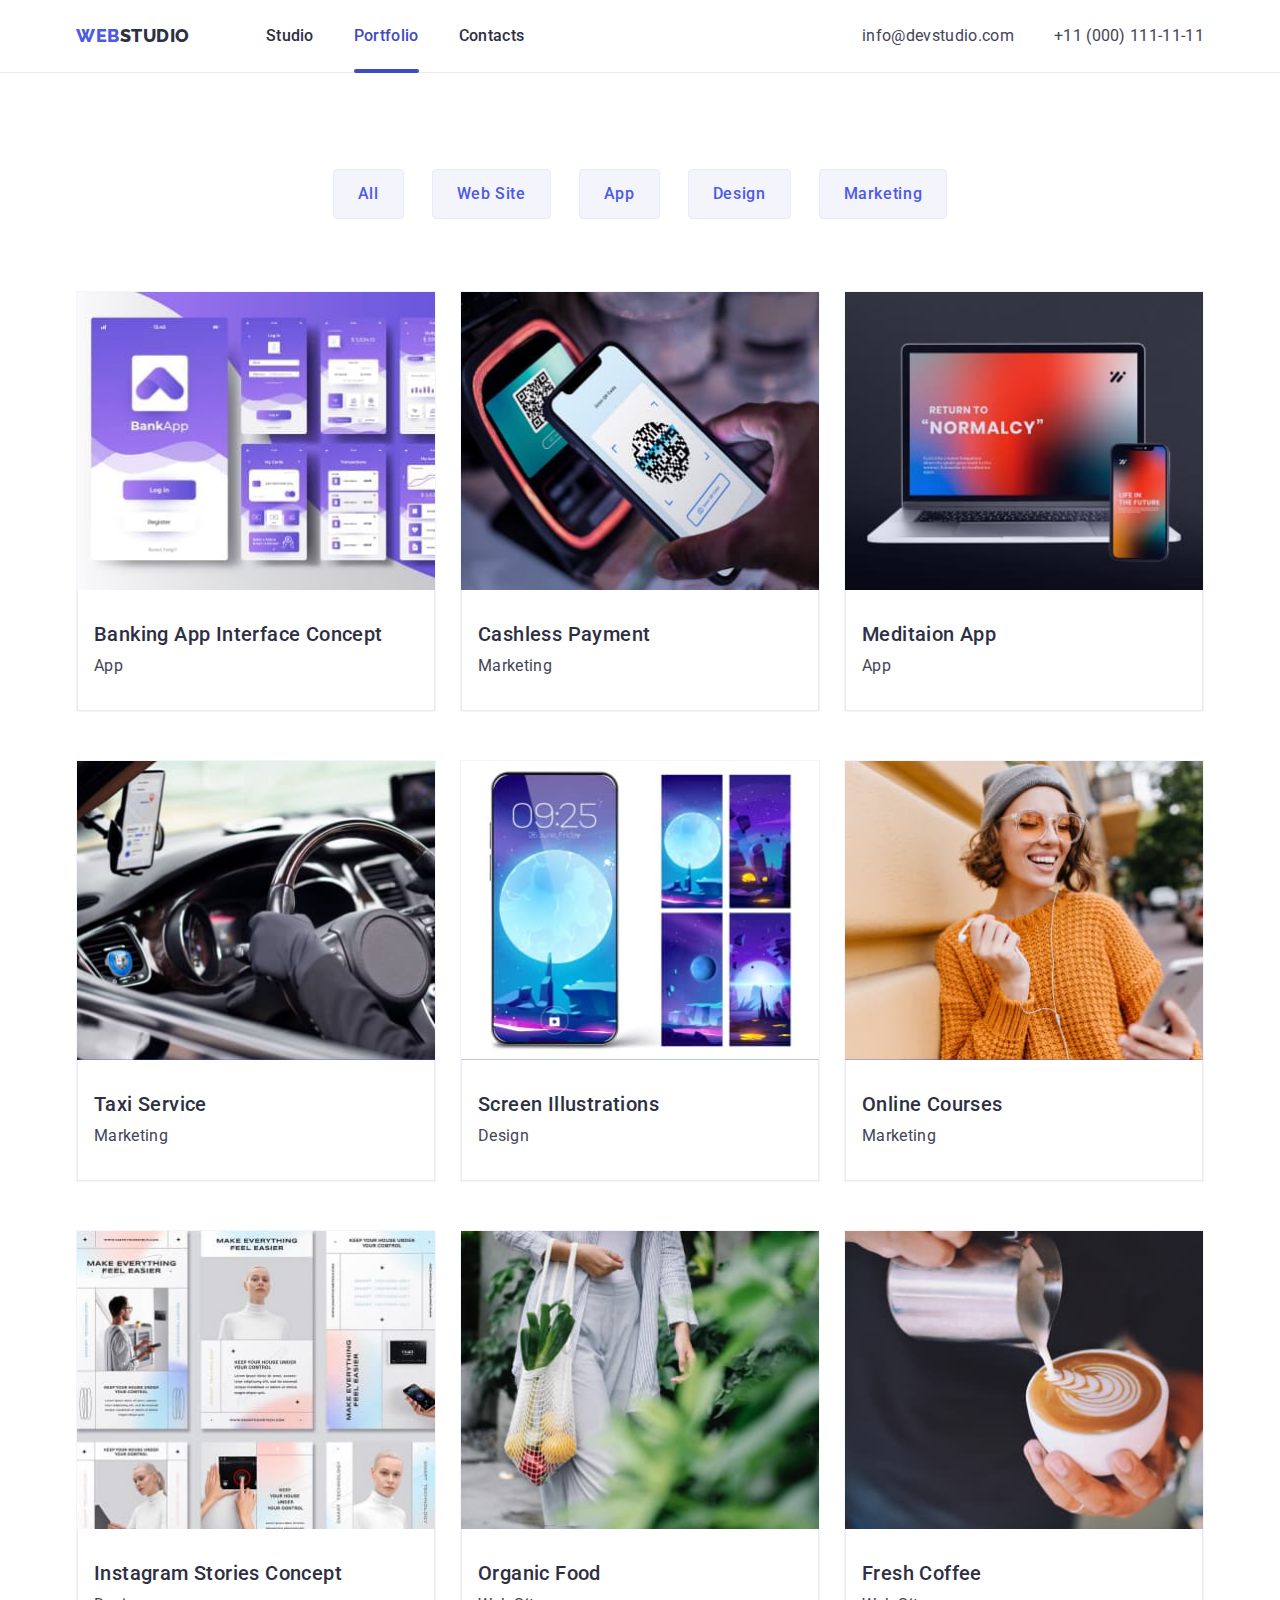
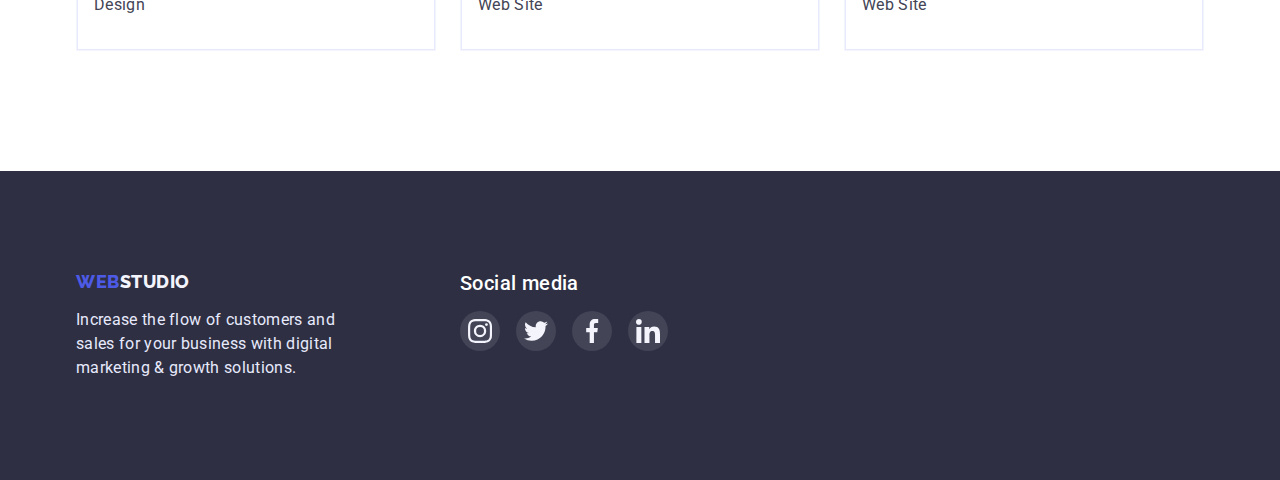
==== portfolio.html @ 71e92b1d "Initial commit" ====
<!DOCTYPE html>
<html lang="en">
  <head>
    <meta charset="UTF-8" />
    <meta http-equiv="X-UA-Compatible" content="IE=edge" />
    <meta name="viewport" content="width=, initial-scale=1.0" />

    <title>Document</title>

    <!--font-family-->
    <link rel="preconnect" href="https://fonts.googleapis.com" />
    <link rel="preconnect" href="https://fonts.gstatic.com" crossorigin />
    <link
      href="https://fonts.googleapis.com/css2?family=Raleway:wght@800&family=Roboto:wght@400;500;700;900&display=swap"
      rel="stylesheet"
    />

    <!--normalize-->
    <link
      rel="stylesheet"
      href="https://cdn.jsdelivr.net/npm/modern-normalize@1.1.0/modern-normalize.min.css"
    />

    <!--base styles-->
    <link rel="stylesheet" href="./css/style.css" />
  </head>

  <body>
    <header class="header">
      <div class="container header-container">
        <nav class="header-navigation">
          <a class="header-logo link" href="./index.html">
            <span>Web</span>Studio</a
          >
          <ul class="header-list list">
            <li class="header-links">
              <a class="header-link link" href="./index.html">Studio</a>
            </li>
            <li class="header-links">
              <a class="header-link link current" href="./index.html"
                >Portfolio</a
              >
            </li>
            <li class="header-links">
              <a class="header-link link" href="#Contacts">Contacts</a>
            </li>
          </ul>
        </nav>
        <address class="link-address">
          <ul class="contact-list list">
            <li class="contact-item">
              <a class="contact-link link" href="mailto:info@devstudio.com"
                >info@devstudio.com</a
              >
            </li>
            <li class="contact-item">
              <a class="contact-tel link" href="tel:+110001111111"
                >+11 (000) 111-11-11</a
              >
            </li>
          </ul>
        </address>
      </div>
    </header>
    <!-- main-content -->
    <main>
      <section class="portfolio">
        <div class="container">
          <h1 class="visually-hidden">Portfolio</h1>
          <ul class="list-btn list">
            <li class="btn">
              <button type="button" class="btn-items">All</button>
            </li>
            <li class="btn">
              <button type="button" class="btn-items">Web Site</button>
            </li>
            <li class="btn">
              <button type="button" class="btn-items">App</button>
            </li>
            <li class="btn">
              <button type="button" class="btn-items">Design</button>
            </li>
            <li class="btn">
              <button type="button" class="btn-items">Marketing</button>
            </li>
          </ul>
          <ul class="image-list list">
            <li class="image-item">
              <a class="img-link" href="#app">
                <div class="img-wrapper">
                  <img
                    src="./images/portfolio/functions.jpg"
                    alt="seven slides with functions of the banking app"
                    width="360"
                    height="300"
                  />
                  <p class="overlay-text section-text">
                    14 Stylish and User-Friendly App Design Concepts · Task
                    Manager App · Calorie Tracker App · Exotic Fruit Ecommerce
                    App · Cloud Storage App
                  </p>
                </div>
                <div class="img">
                  <h2 class="image-subtitle section-subtitle">
                    Banking App Interface Concept
                  </h2>
                  <p class="image-text section-text">App</p>
                </div>
              </a>
            </li>
            <li class="image-item">
              <a class="img-link" href="#marketing">
                <div class="img-wrapper">
                  <img
                    src="./images/portfolio/contact.jpg"
                    alt="a phone in a hand scans QR-code"
                    width="360"
                    height="300"
                  />
                  <p class="overlay-text section-text">
                    14 Stylish and User-Friendly App Design Concepts · Task
                    Manager App · Calorie Tracker App · Exotic Fruit Ecommerce
                    App · Cloud Storage App
                  </p>
                </div>
                <div class="img">
                  <h2 class="image-subtitle section-subtitle">
                    Cashless Payment
                  </h2>
                  <p class="image-text section-text">Marketing</p>
                </div>
              </a>
            </li>
            <li class="image-item">
              <a class="img-link" href="#app">
                <div class="img-wrapper">
                  <img
                    src="./images/portfolio/screans.jpg"
                    alt="phone near laptop with the same images on screens"
                    width="360"
                    height="300"
                  />
                  <p class="overlay-text section-text">
                    14 Stylish and User-Friendly App Design Concepts · Task
                    Manager App · Calorie Tracker App · Exotic Fruit Ecommerce
                    App · Cloud Storage App
                  </p>
                </div>
                <div class="img">
                  <h2 class="image-subtitle section-subtitle">Meditaion App</h2>
                  <p class="image-text section-text">App</p>
                </div>
              </a>
            </li>
            <li class="image-item">
              <a class="img-link" href="#marketing">
                <div class="img-wrapper">
                  <img
                    src="./images/portfolio/driving.jpg"
                    alt="using a phone during driving"
                    width="360"
                    height="300"
                  />
                  <p class="overlay-text section-text">
                    14 Stylish and User-Friendly App Design Concepts · Task
                    Manager App · Calorie Tracker App · Exotic Fruit Ecommerce
                    App · Cloud Storage App
                  </p>
                </div>
                <div class="img">
                  <h2 class="image-subtitle section-subtitle">Taxi Service</h2>
                  <p class="image-text section-text">Marketing</p>
                </div>
              </a>
            </li>
            <li class="image-item">
              <a class="img-link" href="#design">
                <div class="img-wrapper">
                  <img
                    src="./images/portfolio/phone_screan.jpg"
                    alt="five examples of phone screensaver"
                    width="360"
                    height="300"
                  />
                  <p class="overlay-text section-text">
                    14 Stylish and User-Friendly App Design Concepts · Task
                    Manager App · Calorie Tracker App · Exotic Fruit Ecommerce
                    App · Cloud Storage App
                  </p>
                </div>
                <div class="img">
                  <h2 class="image-subtitle section-subtitle">
                    Screen Illustrations
                  </h2>
                  <p class="image-text section-text">Design</p>
                </div>
              </a>
            </li>
            <li class="image-item">
              <a class="img-link" href="#marketing">
                <div class="img-wrapper">
                  <img
                    src="./images/portfolio/girl.jpg"
                    alt="smiling girl in glasses communikates by phone"
                    width="360"
                    height="300"
                  />
                  <p class="overlay-text section-text">
                    14 Stylish and User-Friendly App Design Concepts · Task
                    Manager App · Calorie Tracker App · Exotic Fruit Ecommerce
                    App · Cloud Storage App
                  </p>
                </div>
                <div class="img">
                  <h2 class="image-subtitle section-subtitle">
                    Online Courses
                  </h2>
                  <p class="image-text section-text">Marketing</p>
                </div>
              </a>
            </li>
            <li class="image-item">
              <a class="img-link" href="#design">
                <div class="img-wrapper">
                  <img
                    src="./images/portfolio/slides.jpg"
                    alt="slides with information how you can use smart technology"
                    width="360"
                    height="300"
                  />
                  <p class="overlay-text section-text">
                    14 Stylish and User-Friendly App Design Concepts · Task
                    Manager App · Calorie Tracker App · Exotic Fruit Ecommerce
                    App · Cloud Storage App
                  </p>
                </div>
                <div class="img">
                  <h2 class="image-subtitle section-subtitle">
                    Instagram Stories Concept
                  </h2>
                  <p class="image-text section-text">Design</p>
                </div>
              </a>
            </li>
            <li class="image-item">
              <a class="img-link" href="#web-site">
                <div class="img-wrapper">
                  <img
                    src="./images/portfolio/shopping.jpg"
                    alt="a woman's walking with a bag of vegetables"
                    width="360"
                    height="300"
                  />
                  <p class="overlay-text section-text">
                    14 Stylish and User-Friendly App Design Concepts · Task
                    Manager App · Calorie Tracker App · Exotic Fruit Ecommerce
                    App · Cloud Storage App
                  </p>
                </div>
                <div class="img">
                  <h2 class="image-subtitle section-subtitle">Organic Food</h2>
                  <p class="image-text section-text">Web Site</p>
                </div>
              </a>
            </li>
            <li class="image-item">
              <a class="img-link" href="#web-site">
                <div class="img-wrapper">
                  <img
                    src="./images/portfolio/coffee.jpg"
                    alt="a man with cup of coffee in a hand drowing a picture by milk"
                    width="360"
                    height="300"
                  />
                  <p class="overlay-text section-text">
                    14 Stylish and User-Friendly App Design Concepts · Task
                    Manager App · Calorie Tracker App · Exotic Fruit Ecommerce
                    App · Cloud Storage App
                  </p>
                </div>
                <div class="img">
                  <h2 class="image-subtitle section-subtitle">Fresh Coffee</h2>
                  <p class="image-text section-text">Web Site</p>
                </div>
              </a>
            </li>
          </ul>
        </div>
      </section>
    </main>
    <!-- footer -->
    <footer class="footer">
      <div class="footer-container container">
        <div class="footer-asaid">
          <a class="footer-logo link" href="./index.html">
            <span>Web</span>Studio</a
          >
          <p class="footer-text">
            Increase the flow of customers and sales for your business with
            digital marketing & growth solutions.
          </p>
        </div>
        <div class="footer-link">
          <h3 class="footer-subtitle section-subtitle">Social media</h3>
          <ul class="footer-social-list list">
            <li class="footer-social-item">
              <a class="footer-social-link" href="">
                <svg class="footer-social-icon" width="24" height="24">
                  <use href="./images/icons.svg#instagram"></use>
                </svg>
              </a>
            </li>
            <li class="footer-social-item">
              <a class="footer-social-link" href="">
                <svg class="footer-social-icon" width="24" height="24">
                  <use href="./images/icons.svg#twitter"></use>
                </svg>
              </a>
            </li>
            <li class="footer-social-item">
              <a class="footer-social-link" href="">
                <svg class="footer-social-icon" width="24" height="24">
                  <use href="./images/icons.svg#facebook"></use>
                </svg>
              </a>
            </li>
            <li class="footer-social-item">
              <a class="footer-social-link" href="">
                <svg class="footer-social-icon" width="24" height="24">
                  <use href="./images/icons.svg#linkedin"></use>
                </svg>
              </a>
            </li>
          </ul>
        </div>
      </div>
    </footer>
  </body>
</html>
---- css/style.css ----
:root {
  --main-title-color: #2e2f42;
  --second-title-color: #ffffff;
  --main-text-color: #434455;
  --second-text-color: #e7e9fc;
  --main-link-text-color: #2e2f42;
  --second-link-text-color: #4d5ae5;
  --third-link-text-color: #f4f4fd;
  --main-btn-text-color: #4d5ae5;
  --second-btn-text-color: #ffffff;
  --main-btn-bcg-color: #4d5ae5;
  --second-btn-bcg-color: #f4f4fd;
  --hero-btn-bcg-color: #404bbf;
  --accent-color: #404bbf;
  --main-bcg-color: #ffffff;
  --second-bcg-color: #2e2f42;
  --third-bcg-color: #f4f4fd;
  --border-color: #404bbf;

  --tm-function: cubic-bezier(0.4, 0, 0.2, 1);
}

/* base */

body {
  font-family: "Roboto", sans-serif;
  background-color: var(--main-bcg-color);
  font-size: 16px;
}

/* components class */

.list {
  padding: 0;
  margin: 0;

  list-style: none;
}

.list-item {
  width: calc((100% - 72px) / 4);
}

.list-item:not(:last-child) {
  margin-right: 24px;
}

h1,
h2,
h3,
p {
  margin-top: 0;
  margin-bottom: 0;
}

.link {
  text-decoration: none;
}

.section-title {
  margin-bottom: 72px;
  text-align: center;

  font-size: 36px;
  line-height: 1.11;

  letter-spacing: 0.02em;
  text-transform: capitalize;
  color: var(--main-title-color);
}

.section-subtitle {
  margin-bottom: 8px;

  font-weight: 500;
  font-size: 20px;
  line-height: 1.2;
  letter-spacing: 0.02em;
  color: var(--main-title-color);
}

.section-text {
  line-height: 1.5;
  letter-spacing: 0.02em;
  color: var(--main-text-color);
}

.visually-hidden {
  position: absolute;
  white-space: nowrap;
  width: 1px;
  height: 1px;
  overflow: hidden;
  border: 0;
  padding: 0;
  clip: rect(0 0 0 0);
  clip-path: inset(50%);
  margin: -1px;
}

.container {
  max-width: 1158px;
  padding: 0px 15px;
  margin: 0 auto;
}

img {
  display: block;
  max-width: 100%;
  height: auto;
}

/* header */

.header {
  position: relative;
  border-bottom: 1px solid #e7e9fc;
}

.header-container {
  display: flex;
  align-items: center;
  justify-content: space-between;
}

.header-navigation {
  display: flex;
  align-items: center;
}

.header-list,
.contact-list {
  display: flex;
}

.header-list .link,
.contact-list .link {
  display: block;
  padding: 24px 0;
}

.header-links:not(:last-child),
.contact-item:not(:last-child) {
  margin-right: 40px;
}

.header-links {
}

.header-link {
  font-weight: 500;
  line-height: 1.5;
  letter-spacing: 0.02em;
  color: var(--main-link-text-color);

  transition: color 250ms var(--tm-function);
}

.header-link:hover,
.header-link:focus {
  color: var(--accent-color);
}

.current {
  position: relative;
  color: var(--accent-color);
}

.current::after {
  position: absolute;
  bottom: -1px;
  left: 0;
  display: block;
  content: "";
  width: 100%;
  height: 4px;

  background-color: var(--accent-color);
  border-radius: 2px;
}

.header-logo {
  margin-right: 76px;
  font-family: "Raleway", sans-serif;
  font-weight: 800;
  font-size: 18px;
  line-height: 1.33;

  letter-spacing: 0.03em;
  text-transform: uppercase;
  color: var(--main-link-text-color);
}

.header-logo span {
  color: var(--second-link-text-color);
}

.link-address {
  font-style: normal;
}

.contact-list {
  margin-left: auto;
}

.contact-item {
  display: block;
}

.contact-link,
.contact-tel {
  line-height: 1.5;
  letter-spacing: 0.02em;
  color: var(--main-text-color);
  transition: color 250ms var(--tm-function);
}
/* 
.contact-link {
  transition: color 250ms var(--tm-function);
} */

.contact-link:hover,
.contact-link:focus {
  color: var(--accent-color);
}

/* hero */

.hero {
  padding: 188px 0;
  text-align: center;
  background: var(--second-bcg-color);

  background-image: linear-gradient(
      rgba(46, 47, 66, 0.7),
      rgba(46, 47, 66, 0.7)
    ),
    url(../images/hero/people-office.jpg);
  background-repeat: no-repeat;
  background-position: center;
  background-size: cover;
  max-width: 1440px;
  height: 600px;
  margin: auto;
}

.hero-title {
  width: 500px;
  margin: 0 auto 64px;

  font-size: 56px;
  line-height: 1.07;
  letter-spacing: 0.02em;
  color: var(--second-title-color);
}

.hero-btn {
  border: none;
  display: inline-block;
  padding: 16px 32px;
  font-family: inherit;
  font-weight: 500;
  font-size: 16px;
  line-height: 1.5;
  letter-spacing: 0.04em;
  color: var(--second-btn-text-color);
  background: var(--main-btn-bcg-color);
  box-shadow: 0px 4px 4px rgba(0, 0, 0, 0.15);
  border-radius: 4px;
  cursor: pointer;

  transition: background-color 250ms var(--tm-function);
}

.hero-btn:hover,
.hero-btn:focus {
  background: var(--accent-color);
}

/* Portfolio */

.btn {
  display: inline-block;
}

.list-btn .btn + .btn {
  margin-left: 24px;
}

.list-btn {
  margin-bottom: 72px;
  text-align: center;
}

.btn-items {
  padding: 12px 24px;

  font-family: inherit;
  font-weight: 500;
  font-size: 16px;
  line-height: 1.5;
  display: flex;
  align-items: center;
  text-align: center;
  letter-spacing: 0.04em;
  color: var(--main-btn-text-color);
  background: var(--second-btn-bcg-color);
  border: 1px solid #e7e9fc;
  border-radius: 4px;
  cursor: pointer;

  transition: background-color 250ms var(--tm-function),
    box-shadow 250ms var(--tm-function), color 250ms var(--tm-function);
}

.btn-items:hover,
.btn-items:focus {
  background: var(--accent-color);
  box-shadow: 0px 3px 1px rgba(0, 0, 0, 0.1), 0px 2px 1px rgba(0, 0, 0, 0.08),
    0px 2px 2px rgba(0, 0, 0, 0.12);
  color: var(--second-btn-text-color);
}

.portfolio {
  padding: 96px 0 120px 0;
}

.image-list {
  display: flex;
  flex-wrap: wrap;
  row-gap: 48px;
  column-gap: 24px;
}

.image-item {
  width: calc((100% - 48px) / 3);
  padding: 0;
  border: 0.5px solid #f4f4fd;
}

.img-link {
  display: block;
  text-decoration: none;

  transition: box-shadow 250ms var(--tm-function);
}
.img-link:hover,
.img-link:focus {
  box-shadow: 0px 1px 6px rgba(46, 47, 66, 0.08),
    0px 1px 1px rgba(46, 47, 66, 0.16), 0px 2px 1px rgba(46, 47, 66, 0.08);
}

.img-wrapper {
  position: relative;
  overflow: hidden;
}

.overlay-text {
  position: absolute;
  top: 0;
  left: 0;
  width: 100%;
  height: 100%;
  display: block;
  padding: 40px 32px;
  transform: translateY(100%);
  transition: transform 250ms var(--tm-function);

  color: var(--third-link-text-color);
  background-color: rgba(77, 90, 229, 0.5);
}
/* overflow: auto; */

.img-link:hover .overlay-text,
.img-link:focus .overlay-text {
  transform: translateY(0);
}

.img {
  padding: 32px 16px;
  border-right: 1px solid #e7e9fc;
  border-left: 1px solid #e7e9fc;
  border-bottom: 1px solid #e7e9fc;
}

/* section1 */
.feature {
  padding: 120px 0;
}

.feature-list {
  display: flex;
}

.list .list-item {
  width: 264px;
  text-align: left;
}

.icon {
  display: flex;
  margin-bottom: 8px;
  height: 112px;
  width: 100%;
  justify-content: center;
  align-items: center;
  background-color: #f4f4fd;
  border-radius: 4px;
}

/* section2 */
.about {
  padding-bottom: 120px;
}

.list-about {
  display: flex;
  gap: 24px;
}

.list-about-item {
  min-width: 360px;
  border: 1px solid #e7e9fc;
}

/* section3 */
.team {
  padding: 120px 0;
  background: var(--third-bcg-color);
}

.about-team {
  display: flex;
  flex-wrap: wrap;
  gap: 24px;
}

.card-content {
  padding: 32px 0;
}

.team-text {
  margin-bottom: 8px;
}

.social-list {
  display: flex;
  justify-content: center;
  gap: 24px;
}

.social-list-item {
  width: 40px;
}

.social-list-link {
  display: flex;
  justify-content: center;
  align-items: center;
  height: 40px;
  width: 100%;
  fill: #f4f4fd;
  background-color: #4d5ae5;
  border-radius: 50%;

  transition: background-color 250ms var(--tm-function);
}

.social-list-link:hover,
.social-list-link:focus {
  background-color: var(--accent-color);
}
/* .social-list-link:hover .social-list-icon,
.social-list-link:focus .social-list-icon {
  fill: aqua;
} */
.team-card {
  display: inline-block;
  text-align: center;

  background: var(--main-bcg-color);
  box-shadow: 0px 1px 6px rgba(46, 47, 66, 0.08),
    0px 1px 1px rgba(46, 47, 66, 0.16), 0px 2px 1px rgba(46, 47, 66, 0.08);
  border-radius: 0px 0px 4px 4px;
}

/* section4 */
.customers {
  padding: 130px 0 120px 0;
}

.logo-list {
  display: flex;
  justify-content: center;
  gap: 24px;
}

.logo-list-item {
  width: 168px;
}

.logo-list-link {
  display: flex;
  justify-content: center;
  align-items: center;
  width: 100%;
  height: 88px;
  border: 1px solid #8e8f99;
  border-radius: 4px;
  fill: #8e8f99;

  transition: background-color 250ms var(--tm-function),
    fill 250ms var(--tm-function);
}

.logo-list-link:hover,
.logo-list-link:focus {
  border-color: var(--accent-color);
  fill: var(--border-color);
}

/* footer */
.footer {
  padding: 100px 0;
  background: var(--second-bcg-color);
}

.footer-container {
  display: flex;
  flex-wrap: wrap;
}

.footer-logo {
  margin-bottom: 16px;
  font-family: "Raleway", sans-serif;
  font-style: normal;
  font-weight: 800;
  font-size: 18px;
  line-height: 1.17;
  display: block;

  letter-spacing: 0.03em;
  text-transform: uppercase;
  color: var(--third-link-text-color);
}

.footer-logo span {
  color: var(--second-link-text-color);
}

.footer-text {
  width: 264px;
  text-align: left;
  line-height: 1.5;
  letter-spacing: 0.02em;
  color: var(--second-text-color);
}

/* footer-social */
.footer-link {
  margin-left: 120px;
  max-width: 208px;
}

.footer-subtitle {
  margin-bottom: 16px;
  color: var(--second-title-color);
}

.footer-social-list {
  display: flex;
  justify-content: center;
  align-items: baseline;
  gap: 16px;
}

.footer-social-item {
  width: 40px;
}

.footer-social-link {
  display: flex;
  width: 100%;
  height: 40px;
  justify-content: center;
  align-items: center;
  fill: #f4f4fd;
  border-radius: 50%;
  background: rgba(255, 255, 255, 0.1);

  transition: background-color 250ms var(--tm-function);
}

.footer-social-link:hover,
.footer-social-link:focus {
  background-color: #31d0aa;
}

/*modal window*/

.backdrop {
  position: fixed;
  top: 0;
  left: 0;
  z-index: 100;
  width: 100%;
  height: 100%;
  background: rgba(46, 47, 66, 0.4);
  transition: opacity 250ms var(--tm-function),
    visibility 250ms var(--tm-function);
}

.backdrop.is-hidden {
  opacity: 0;
  visibility: hidden;
  pointer-events: none;
}

.modal {
  position: absolute;
  top: 50%;
  left: 50%;
  transform: translate(-50%, -50%);
  width: 408px;
  height: 576px;

  padding: 24px;

  background: #fcfcfc;
  box-shadow: 0px 1px 1px rgba(0, 0, 0, 0.14), 0px 1px 3px rgba(0, 0, 0, 0.12),
    0px 2px 1px rgba(0, 0, 0, 0.2);
  border-radius: 4px;
}

.backdrop.is-hidden .modal {
  transform: translate(-50%, -50%);
}

.modal-btn {
  position: absolute;
  display: flex;
  top: 24px;
  right: 24px;
  width: 24px;
  height: 24px;
  justify-content: center;
  align-items: center;
  padding: 0;
  background: #e7e9fc;
  border: 1px solid rgba(0, 0, 0, 0.1);
  border-radius: 50%;
  fill: #000000;

  transition: background-color 250ms var(--tm-function),
    fill 250ms var(--tm-function);
}

.modal-btn:hover,
.modal-btn:focus {
  background-color: var(--accent-color);
  fill: var(--second-btn-text-color);
}
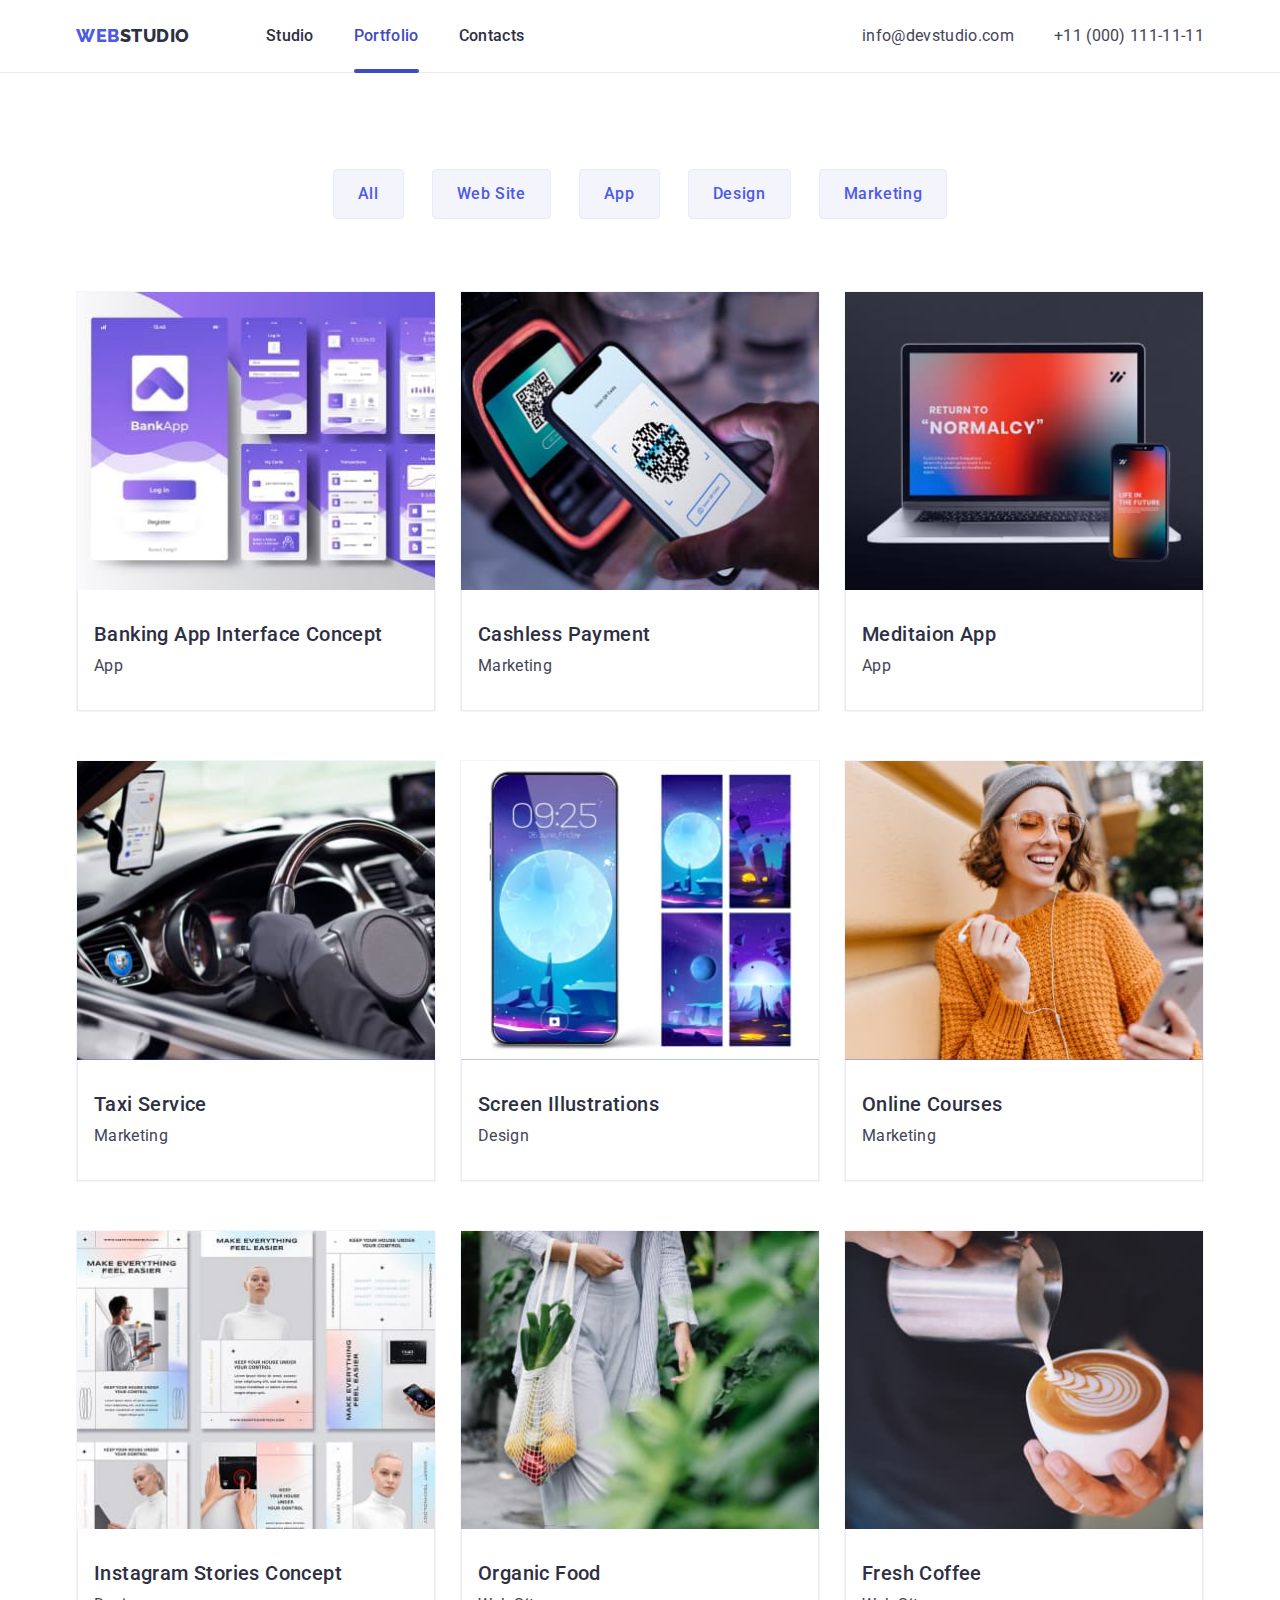
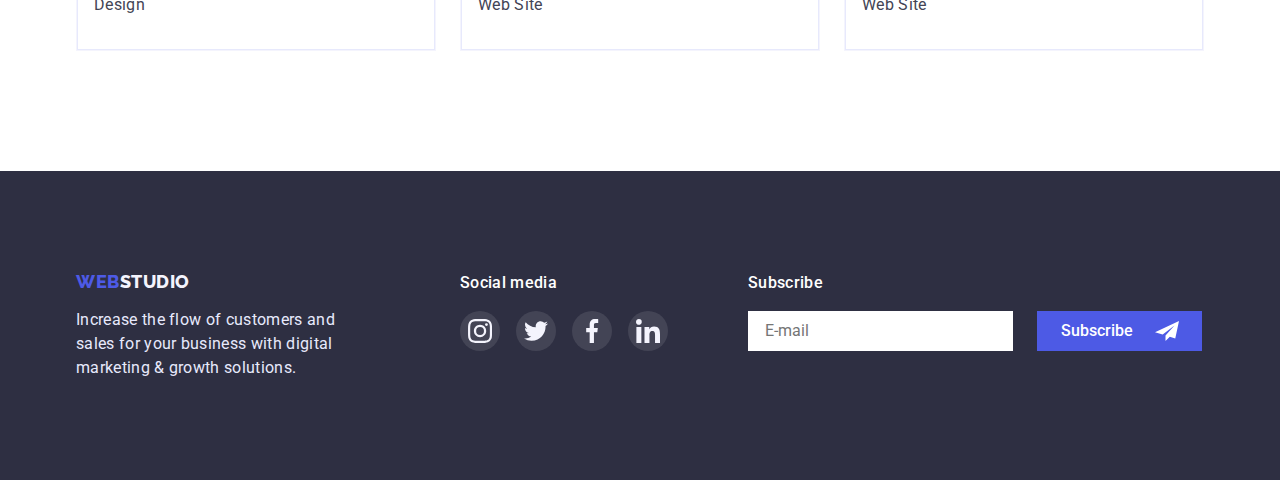
==== commit 0f615272: "update style.css, index.html, portfolio.html" ====
--- a/portfolio.html
+++ b/portfolio.html
@@ -333,6 +333,25 @@
             </li>
           </ul>
         </div>
+        <!--footer-form-->
+        <div class="footer-form">
+          <p class="footer-subtitle section-subtitle">Subscribe</p>
+          <form class="form">
+            <label for="mail"></label>
+            <input
+              type="email"
+              class="footer-mail"
+              name="user-mail"
+              id="mail"
+              placeholder="E-mail"
+              required
+            />
+            <button type="submit" class="btn-subscribe">Subscribe</button>
+            <svg class="frame" width="24" height="24">
+              <use href="./images/icons.svg#frame"></use>
+            </svg>
+          </form>
+        </div>
       </div>
     </footer>
   </body>
--- a/css/style.css
+++ b/css/style.css
@@ -144,9 +144,6 @@
   margin-right: 40px;
 }
 
-.header-links {
-}
-
 .header-link {
   font-weight: 500;
   line-height: 1.5;
@@ -564,6 +561,9 @@
 
 .footer-subtitle {
   margin-bottom: 16px;
+  font-size: 16px;
+  line-height: 1.5;
+
   color: var(--second-title-color);
 }
 
@@ -594,6 +594,58 @@
 .footer-social-link:hover,
 .footer-social-link:focus {
   background-color: #31d0aa;
+}
+
+/* footer-form */
+.footer-form {
+  margin-left: 80px;
+}
+.form {
+  position: relative;
+  display: flex;
+  align-items: center;
+  width: 455px;
+}
+
+.footer-mail {
+  padding: 8px 16px;
+  width: 265px;
+  height: 40px;
+
+  border: 1px solid rgba(255, 255, 255, 0.3);
+}
+
+.btn-subscribe {
+  display: flex;
+  width: 165px;
+  height: 40px;
+  margin-left: 24px;
+  padding: 8px 24px;
+
+  font-family: inherit;
+  font-weight: 500;
+  font-size: 16px;
+  line-height: 1.5;
+  cursor: pointer;
+
+  color: var(--second-btn-text-color);
+  background: var(--main-btn-bcg-color);
+  border: 0;
+  transition: background-color 250ms var(--tm-function);
+}
+
+.btn-subscribe:hover,
+.btn-subscribe:focus {
+  background-color: var(--accent-color);
+}
+
+.frame {
+  position: absolute;
+  top: 50%;
+  right: 24px;
+  margin-left: 16px;
+  transform: translateY(-50%);
+  fill: var(--main-bcg-color);
 }
 
 /*modal window*/
@@ -621,10 +673,10 @@
   top: 50%;
   left: 50%;
   transform: translate(-50%, -50%);
-  width: 408px;
-  height: 576px;
-
-  padding: 24px;
+  width: 410px;
+  height: 585px;
+
+  padding: 72px 24px 24px;
 
   background: #fcfcfc;
   box-shadow: 0px 1px 1px rgba(0, 0, 0, 0.14), 0px 1px 3px rgba(0, 0, 0, 0.12),
@@ -660,3 +712,162 @@
   background-color: var(--accent-color);
   fill: var(--second-btn-text-color);
 }
+/* Modal-form */
+.modal-form {
+  display: flex;
+  width: 360px;
+  flex-direction: column;
+}
+
+.modal-subtitle {
+  margin-bottom: 14px;
+
+  font-weight: 500;
+  font-size: 16px;
+  line-height: 1.5;
+
+  text-align: center;
+  letter-spacing: 0.02em;
+
+  color: var(--main-title-color);
+}
+
+.modal-form-field {
+  display: block;
+}
+
+.modal-desc {
+  display: block;
+  margin-top: 8px;
+  margin-bottom: 4px;
+  font-size: 12px;
+  line-height: 1.17;
+
+  letter-spacing: 0.01em;
+  color: #8e8f99;
+}
+
+.modal-desc-name {
+  margin-top: 0;
+
+  line-height: 1.33;
+  letter-spacing: 0.04em;
+}
+
+.modal-input-wrap {
+  position: relative;
+  display: block;
+}
+
+.modal-input {
+  width: 100%;
+  height: 40px;
+  padding-left: 16px;
+  transition: border-color 250ms var(--tm-function);
+
+  border: 1px solid rgba(33, 33, 33, 0.2);
+  border-radius: 4px;
+}
+
+.modal-input:focus {
+  outline: none;
+
+  border-color: var(--main-btn-text-color);
+  fill: var(--main-btn-text-color);
+}
+
+.modal-form-icon {
+  position: absolute;
+  display: block;
+  top: 50%;
+  left: 16px;
+  transform: translateY(-50%);
+  transition: fill 250ms var(--tm-function);
+}
+
+.modal-input:focus + .modal-form-icon {
+  fill: var(--main-btn-text-color);
+}
+
+.modal-form-message {
+  width: 100%;
+  height: 120px;
+  padding: 8px 16px;
+  resize: none;
+  outline: none;
+  border: 1px solid rgba(33, 33, 33, 0.2);
+  border-radius: 4px;
+  transition: border-color 250ms var(--tm-function);
+}
+
+.modal-form-message::placeholder {
+  font-size: 12px;
+  line-height: 1.33;
+  letter-spacing: 0.04em;
+
+  color: rgba(117, 117, 117, 0.5);
+}
+
+.modal-form-message:focus {
+  border-color: var(--main-btn-bcg-color);
+}
+
+.modal-chec-desc {
+  display: flex;
+  align-items: center;
+
+  margin-top: 16px;
+  margin-bottom: 24px;
+  font-size: 12px;
+  line-height: 1.33;
+
+  letter-spacing: 0.04em;
+
+  color: #757575;
+}
+
+.modal-chec-desc::before {
+  display: block;
+  content: "";
+  width: 16px;
+  height: 16px;
+  margin-right: 8px;
+
+  cursor: pointer;
+  border: 1.25px solid #2e2f42;
+  border-radius: 2px;
+}
+
+.modal-chec:checked + .modal-chec-desc::before {
+  background-image: url(../images/sprite/vector.svg);
+  background-repeat: no-repeat;
+  background-position: center;
+
+  fill: #ffffff;
+
+  background-color: var(--accent-color);
+
+  border: 1.25px solid var(--accent-color);
+  transition: border-color 250ms var(--tm-function);
+}
+
+.modal-chec:focus + .modal-chec-desc::before {
+  border-color: var(--main-btn-text-color);
+}
+
+.modal-form-btn {
+  width: 170px;
+  height: 55px;
+  align-self: center;
+  padding: 16px 32px;
+  background: var(--main-btn-bcg-color);
+  box-shadow: 0px 4px 4px rgba(0, 0, 0, 0.15);
+  border-radius: 4px;
+  color: var(--second-btn-text-color);
+  border: none;
+  font-family: inherit;
+
+  font-weight: 500;
+  line-height: 1.5;
+  cursor: pointer;
+}
